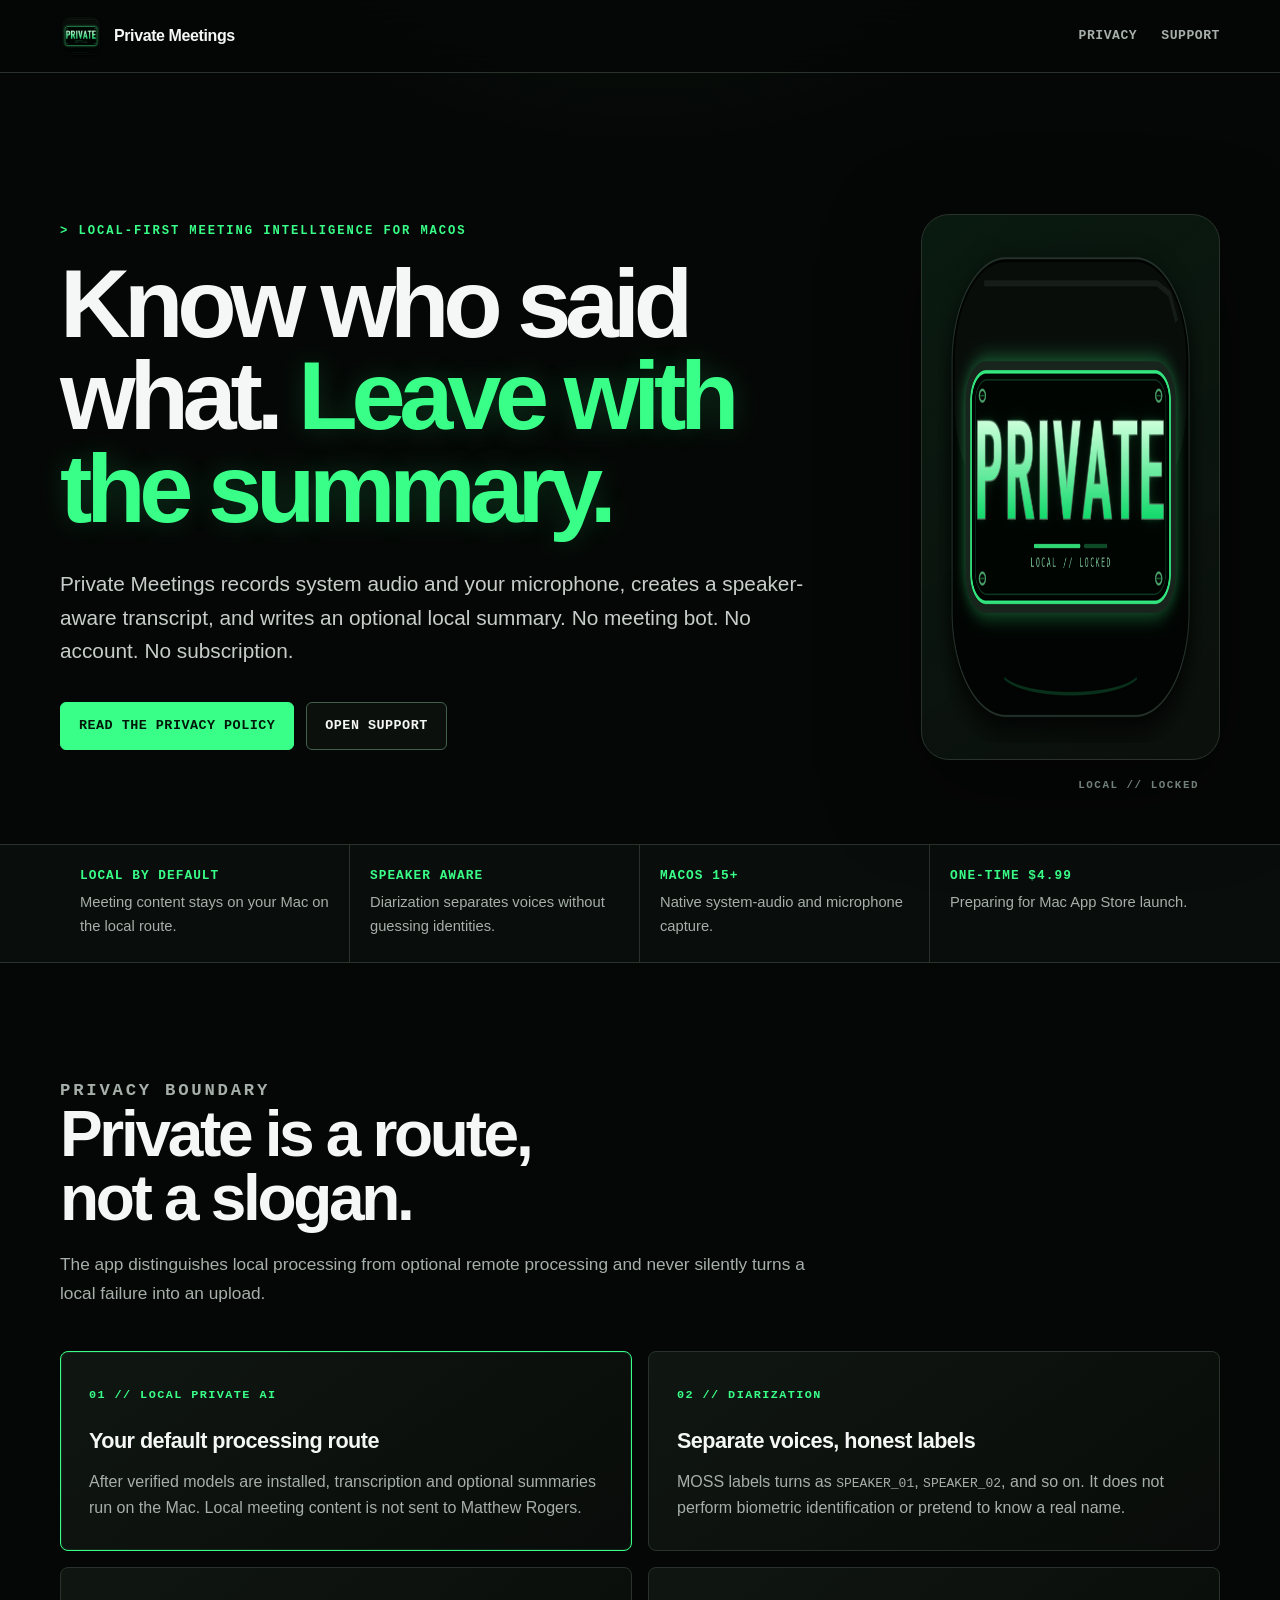
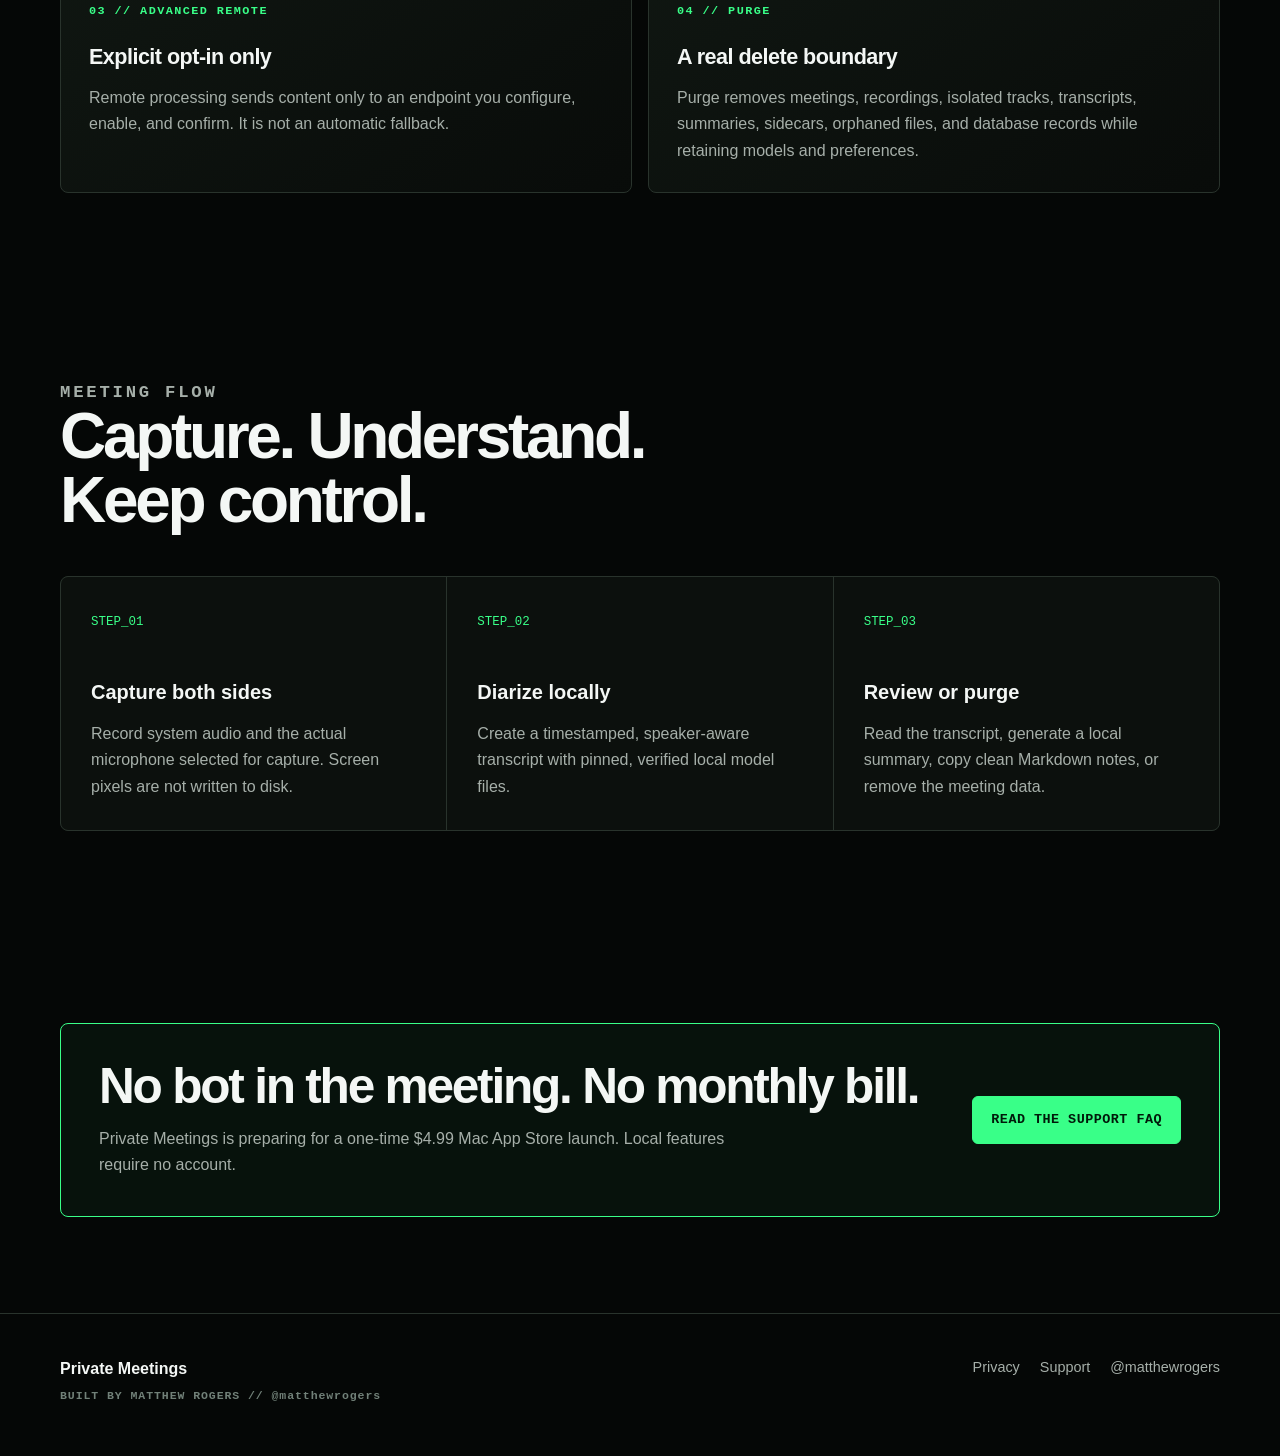
==== index.html @ 8b1d8451 "Publish Private Meetings support and privacy site" ====
<!doctype html>
<html lang="en">
<head>
  <meta charset="utf-8">
  <meta name="viewport" content="width=device-width, initial-scale=1">
  <meta name="theme-color" content="#050706">
  <meta name="description" content="Private Meetings is a local-first Mac recorder with speaker diarization and optional on-device summaries.">
  <meta property="og:title" content="Private Meetings — local, diarized meeting notes">
  <meta property="og:description" content="Know who said what. Leave with the summary. No meeting bot, account, or subscription.">
  <meta property="og:type" content="website">
  <meta property="og:url" content="https://ramborogers.github.io/private-meetings-site/">
  <meta property="og:image" content="https://ramborogers.github.io/private-meetings-site/assets/app-icon.png">
  <link rel="canonical" href="https://ramborogers.github.io/private-meetings-site/">
  <link rel="icon" href="assets/app-icon.png">
  <link rel="stylesheet" href="assets/styles.css">
  <title>Private Meetings — Local, diarized meeting notes for Mac</title>
</head>
<body>
  <a class="skip-link" href="#main">Skip to content</a>
  <header class="site-header">
    <nav class="nav shell" aria-label="Primary navigation">
      <a class="brand" href="./" aria-current="page">
        <img src="assets/app-icon.png" width="42" height="42" alt="">
        <span>Private Meetings</span>
      </a>
      <div class="nav-links">
        <a href="privacy/">Privacy</a>
        <a href="support/">Support</a>
      </div>
    </nav>
  </header>

  <main id="main">
    <section class="hero">
      <div class="shell hero-grid">
        <div>
          <p class="eyebrow">Local-first meeting intelligence for macOS</p>
          <h1>Know who said what. <span class="signal">Leave with the summary.</span></h1>
          <p class="lede">Private Meetings records system audio and your microphone, creates a speaker-aware transcript, and writes an optional local summary. No meeting bot. No account. No subscription.</p>
          <div class="actions">
            <a class="button primary" href="privacy/">Read the privacy policy</a>
            <a class="button" href="support/">Open support</a>
          </div>
        </div>
        <div class="icon-stage" aria-label="Private Meetings app icon">
          <img src="assets/app-icon.png" width="512" height="512" alt="Private Meetings — Private, Local, Locked">
        </div>
      </div>
    </section>

    <div class="status-strip">
      <div class="shell status-grid">
        <div class="status-item"><strong>Local by default</strong><span>Meeting content stays on your Mac on the local route.</span></div>
        <div class="status-item"><strong>Speaker aware</strong><span>Diarization separates voices without guessing identities.</span></div>
        <div class="status-item"><strong>macOS 15+</strong><span>Native system-audio and microphone capture.</span></div>
        <div class="status-item"><strong>One-time $4.99</strong><span>Preparing for Mac App Store launch.</span></div>
      </div>
    </div>

    <section class="section" id="privacy-boundary">
      <div class="shell">
        <div class="section-head">
          <p class="terminal-label">Privacy boundary</p>
          <h2>Private is a route, not a slogan.</h2>
          <p>The app distinguishes local processing from optional remote processing and never silently turns a local failure into an upload.</p>
        </div>
        <div class="card-grid">
          <article class="card highlight">
            <span class="index">01 // LOCAL PRIVATE AI</span>
            <h3>Your default processing route</h3>
            <p>After verified models are installed, transcription and optional summaries run on the Mac. Local meeting content is not sent to Matthew Rogers.</p>
          </article>
          <article class="card">
            <span class="index">02 // DIARIZATION</span>
            <h3>Separate voices, honest labels</h3>
            <p>MOSS labels turns as <code>SPEAKER_01</code>, <code>SPEAKER_02</code>, and so on. It does not perform biometric identification or pretend to know a real name.</p>
          </article>
          <article class="card">
            <span class="index">03 // ADVANCED REMOTE</span>
            <h3>Explicit opt-in only</h3>
            <p>Remote processing sends content only to an endpoint you configure, enable, and confirm. It is not an automatic fallback.</p>
          </article>
          <article class="card">
            <span class="index">04 // PURGE</span>
            <h3>A real delete boundary</h3>
            <p>Purge removes meetings, recordings, isolated tracks, transcripts, summaries, sidecars, orphaned files, and database records while retaining models and preferences.</p>
          </article>
        </div>
      </div>
    </section>

    <section class="section compact">
      <div class="shell">
        <div class="section-head">
          <p class="terminal-label">Meeting flow</p>
          <h2>Capture. Understand. Keep control.</h2>
        </div>
        <div class="flow">
          <article class="flow-step"><code>STEP_01</code><h3>Capture both sides</h3><p>Record system audio and the actual microphone selected for capture. Screen pixels are not written to disk.</p></article>
          <article class="flow-step"><code>STEP_02</code><h3>Diarize locally</h3><p>Create a timestamped, speaker-aware transcript with pinned, verified local model files.</p></article>
          <article class="flow-step"><code>STEP_03</code><h3>Review or purge</h3><p>Read the transcript, generate a local summary, copy clean Markdown notes, or remove the meeting data.</p></article>
        </div>
      </div>
    </section>

    <section class="section">
      <div class="shell callout">
        <div>
          <h2>No bot in the meeting. No monthly bill.</h2>
          <p>Private Meetings is preparing for a one-time $4.99 Mac App Store launch. Local features require no account.</p>
        </div>
        <a class="button primary" href="support/">Read the support FAQ</a>
      </div>
    </section>
  </main>

  <footer class="site-footer">
    <div class="shell footer-grid">
      <div class="footer-brand">Private Meetings<span>BUILT BY MATTHEW ROGERS // @matthewrogers</span></div>
      <div class="footer-links">
        <a href="privacy/">Privacy</a>
        <a href="support/">Support</a>
        <a href="https://x.com/matthewrogers" rel="me">@matthewrogers</a>
      </div>
    </div>
  </footer>
</body>
</html>
---- assets/styles.css ----
:root {
  color-scheme: dark;
  --bg: #050706;
  --surface: #0c100d;
  --surface-raised: #101712;
  --border: #29332c;
  --border-bright: #42604b;
  --text: #f4f7f5;
  --muted: #a6afa9;
  --quiet: #718078;
  --green: #39ff88;
  --green-soft: #9affbf;
  --green-dark: #113d24;
  --max: 1160px;
  --radius: 8px;
}

* { box-sizing: border-box; }
html { scroll-behavior: smooth; }
body {
  margin: 0;
  min-width: 320px;
  background:
    radial-gradient(circle at 50% -15%, rgba(57, 255, 136, 0.11), transparent 38rem),
    radial-gradient(rgba(57, 255, 136, 0.075) 0.7px, transparent 0.7px),
    var(--bg);
  background-size: auto, 24px 24px, auto;
  color: var(--text);
  font-family: -apple-system, BlinkMacSystemFont, "SF Pro Display", "Segoe UI", sans-serif;
  font-feature-settings: "calt", "rlig";
  line-height: 1.65;
  -webkit-font-smoothing: antialiased;
}

a { color: var(--green-soft); text-underline-offset: 0.2em; }
a:hover { color: var(--green); }
img { max-width: 100%; }

.skip-link {
  position: absolute;
  left: -999px;
  top: 8px;
  z-index: 100;
  padding: 10px 14px;
  color: #001407;
  background: var(--green);
  border-radius: 4px;
  font-weight: 800;
}
.skip-link:focus { left: 8px; }

:focus-visible {
  outline: 3px solid var(--green);
  outline-offset: 3px;
  border-radius: 3px;
}

.shell { width: min(calc(100% - 40px), var(--max)); margin: 0 auto; }

.site-header {
  position: sticky;
  top: 0;
  z-index: 20;
  background: rgba(5, 7, 6, 0.9);
  border-bottom: 1px solid var(--border);
  backdrop-filter: blur(18px);
  -webkit-backdrop-filter: blur(18px);
}
.nav {
  min-height: 72px;
  display: flex;
  align-items: center;
  justify-content: space-between;
  gap: 24px;
}
.brand {
  display: inline-flex;
  align-items: center;
  gap: 12px;
  color: var(--text);
  text-decoration: none;
  font-weight: 850;
  letter-spacing: -0.025em;
}
.brand img { width: 42px; height: 42px; border-radius: 10px; }
.nav-links { display: flex; align-items: center; gap: 24px; }
.nav-links a {
  color: var(--muted);
  text-decoration: none;
  font: 650 0.82rem/1.2 ui-monospace, "SFMono-Regular", Menlo, monospace;
  letter-spacing: 0.04em;
  text-transform: uppercase;
}
.nav-links a:hover, .nav-links a[aria-current="page"] { color: var(--green); }

.hero { padding: clamp(76px, 11vw, 150px) 0 84px; }
.hero-grid { display: grid; grid-template-columns: minmax(0, 1.45fr) minmax(280px, 0.55fr); gap: 72px; align-items: center; }
.eyebrow, .terminal-label {
  margin: 0 0 18px;
  color: var(--green);
  font: 700 0.76rem/1.35 ui-monospace, "SFMono-Regular", Menlo, monospace;
  letter-spacing: 0.16em;
  text-transform: uppercase;
}
.eyebrow::before { content: "> "; }
h1, h2, h3 { text-wrap: balance; }
h1 {
  max-width: 850px;
  margin: 0;
  font-size: clamp(3rem, 7.6vw, 6.85rem);
  font-weight: 760;
  letter-spacing: -0.064em;
  line-height: 0.95;
}
h1 .signal { color: var(--green); text-shadow: 0 0 28px rgba(57, 255, 136, 0.18); }
.lede {
  max-width: 760px;
  margin: 32px 0 0;
  color: #c7cec9;
  font-size: clamp(1.05rem, 2vw, 1.3rem);
  line-height: 1.62;
}
.actions { display: flex; flex-wrap: wrap; gap: 12px; margin-top: 34px; }
.button {
  display: inline-flex;
  align-items: center;
  min-height: 48px;
  padding: 12px 18px;
  border: 1px solid var(--border-bright);
  border-radius: 6px;
  color: var(--text);
  background: var(--surface);
  text-decoration: none;
  font: 750 0.84rem/1 ui-monospace, "SFMono-Regular", Menlo, monospace;
  letter-spacing: 0.035em;
  text-transform: uppercase;
}
.button.primary { color: #001a0a; background: var(--green); border-color: var(--green); }
.button:hover { border-color: var(--green); color: var(--green); transform: translateY(-1px); }
.button.primary:hover { color: #001a0a; background: var(--green-soft); }

.icon-stage {
  position: relative;
  padding: 16px;
  border: 1px solid var(--border);
  border-radius: 28px;
  background: linear-gradient(145deg, rgba(57,255,136,0.08), rgba(12,16,13,0.92));
  box-shadow: 0 28px 90px rgba(0,0,0,0.5);
}
.icon-stage::after {
  content: "LOCAL // LOCKED";
  position: absolute;
  right: 20px;
  bottom: -32px;
  color: var(--quiet);
  font: 650 0.68rem/1 ui-monospace, "SFMono-Regular", Menlo, monospace;
  letter-spacing: 0.14em;
}
.icon-stage img { display: block; width: 100%; border-radius: 22%; }

.status-strip {
  border-top: 1px solid var(--border);
  border-bottom: 1px solid var(--border);
  background: rgba(12, 16, 13, 0.72);
}
.status-grid { display: grid; grid-template-columns: repeat(4, 1fr); }
.status-item { padding: 23px 20px; border-right: 1px solid var(--border); }
.status-item:last-child { border-right: 0; }
.status-item strong { display: block; color: var(--green); font: 760 0.8rem/1.2 ui-monospace, "SFMono-Regular", Menlo, monospace; letter-spacing: 0.08em; text-transform: uppercase; }
.status-item span { display: block; margin-top: 7px; color: var(--muted); font-size: 0.92rem; }

.section { padding: 96px 0; }
.section.compact { padding-top: 72px; }
.section-head { max-width: 780px; margin-bottom: 44px; }
.section-head h2 { margin: 0; font-size: clamp(2.25rem, 5vw, 4.6rem); line-height: 1; letter-spacing: -0.052em; }
.section-head p { margin: 20px 0 0; color: var(--muted); font-size: 1.08rem; }

.card-grid { display: grid; grid-template-columns: repeat(2, minmax(0, 1fr)); gap: 16px; }
.card {
  padding: 28px;
  border: 1px solid var(--border);
  border-radius: var(--radius);
  background: linear-gradient(145deg, rgba(16,23,18,0.96), rgba(9,12,10,0.96));
}
.card.highlight { border-color: var(--green); box-shadow: inset 0 0 0 1px rgba(57,255,136,0.1); }
.card .index { color: var(--green); font: 650 0.74rem/1 ui-monospace, "SFMono-Regular", Menlo, monospace; letter-spacing: 0.12em; }
.card h3 { margin: 17px 0 10px; font-size: 1.35rem; letter-spacing: -0.025em; }
.card p { margin: 0; color: var(--muted); }

.flow { display: grid; grid-template-columns: repeat(3, 1fr); gap: 1px; border: 1px solid var(--border); background: var(--border); border-radius: var(--radius); overflow: hidden; }
.flow-step { min-height: 230px; padding: 30px; background: var(--surface); }
.flow-step code { color: var(--green); font-size: 0.78rem; }
.flow-step h3 { margin: 42px 0 12px; font-size: 1.25rem; }
.flow-step p { margin: 0; color: var(--muted); }

.callout { display: flex; justify-content: space-between; gap: 40px; align-items: center; padding: 38px; border: 1px solid var(--green); border-radius: var(--radius); background: rgba(57,255,136,0.045); }
.callout h2 { margin: 0; font-size: clamp(1.8rem, 4vw, 3.1rem); line-height: 1; letter-spacing: -0.045em; }
.callout p { max-width: 650px; margin: 14px 0 0; color: var(--muted); }

.page-hero { padding: 78px 0 54px; border-bottom: 1px solid var(--border); }
.page-hero h1 { max-width: 980px; font-size: clamp(3rem, 7vw, 6rem); }
.page-hero .lede { max-width: 820px; }
.document { display: grid; grid-template-columns: 250px minmax(0, 760px); gap: 80px; align-items: start; padding: 76px 0 120px; }
.toc { position: sticky; top: 108px; }
.toc p { margin: 0 0 15px; color: var(--quiet); font: 700 0.72rem/1.2 ui-monospace, "SFMono-Regular", Menlo, monospace; letter-spacing: 0.13em; text-transform: uppercase; }
.toc a { display: block; padding: 6px 0; color: var(--muted); text-decoration: none; font-size: 0.9rem; }
.toc a:hover { color: var(--green); }
.prose h2 { margin: 70px 0 16px; padding-top: 12px; font-size: clamp(1.65rem, 3vw, 2.4rem); line-height: 1.15; letter-spacing: -0.035em; }
.prose h2:first-child { margin-top: 0; }
.prose h3 { margin: 34px 0 10px; font-size: 1.15rem; }
.prose p, .prose li { color: #c5ccc7; }
.prose ul { padding-left: 1.25rem; }
.prose li { margin: 8px 0; }
.prose code { color: var(--green-soft); font-family: ui-monospace, "SFMono-Regular", Menlo, monospace; }
.notice { margin: 28px 0; padding: 20px 22px; border-left: 3px solid var(--green); background: var(--surface); color: #d5dbd7; }
.faq { border-top: 1px solid var(--border); }
.faq details { border-bottom: 1px solid var(--border); }
.faq summary { cursor: pointer; padding: 22px 44px 22px 0; color: var(--text); font-weight: 720; list-style: none; position: relative; }
.faq summary::-webkit-details-marker { display: none; }
.faq summary::after { content: "+"; position: absolute; right: 6px; color: var(--green); font: 600 1.25rem/1 ui-monospace, "SFMono-Regular", Menlo, monospace; }
.faq details[open] summary::after { content: "−"; }
.faq details p { margin: -4px 0 24px; color: var(--muted); }

.site-footer { border-top: 1px solid var(--border); padding: 42px 0 52px; background: rgba(5,7,6,0.86); }
.footer-grid { display: flex; justify-content: space-between; gap: 32px; align-items: flex-start; }
.footer-brand { font-weight: 800; }
.footer-brand span { display: block; margin-top: 5px; color: var(--quiet); font: 600 0.72rem/1.4 ui-monospace, "SFMono-Regular", Menlo, monospace; letter-spacing: 0.08em; }
.footer-links { display: flex; flex-wrap: wrap; gap: 20px; }
.footer-links a { color: var(--muted); font-size: 0.9rem; text-decoration: none; }
.footer-links a:hover { color: var(--green); }

@media (max-width: 840px) {
  .hero-grid { grid-template-columns: 1fr; gap: 60px; }
  .icon-stage { max-width: 420px; }
  .status-grid { grid-template-columns: repeat(2, 1fr); }
  .status-item:nth-child(2) { border-right: 0; }
  .status-item:nth-child(-n+2) { border-bottom: 1px solid var(--border); }
  .flow { grid-template-columns: 1fr; }
  .document { grid-template-columns: 1fr; gap: 34px; }
  .toc { position: static; padding-bottom: 24px; border-bottom: 1px solid var(--border); }
}

@media (max-width: 620px) {
  .shell { width: min(calc(100% - 28px), var(--max)); }
  .nav { min-height: 66px; }
  .brand span { display: none; }
  .nav-links { gap: 14px; }
  .nav-links a { font-size: 0.7rem; }
  .hero { padding-top: 64px; }
  h1 { font-size: clamp(2.85rem, 14vw, 4.4rem); }
  .card-grid, .status-grid { grid-template-columns: 1fr; }
  .status-item { border-right: 0; border-bottom: 1px solid var(--border); }
  .status-item:last-child { border-bottom: 0; }
  .callout, .footer-grid { flex-direction: column; align-items: flex-start; }
  .section { padding: 72px 0; }
}

@media (prefers-reduced-motion: reduce) {
  html { scroll-behavior: auto; }
  *, *::before, *::after { transition-duration: 0.01ms !important; animation-duration: 0.01ms !important; }
}
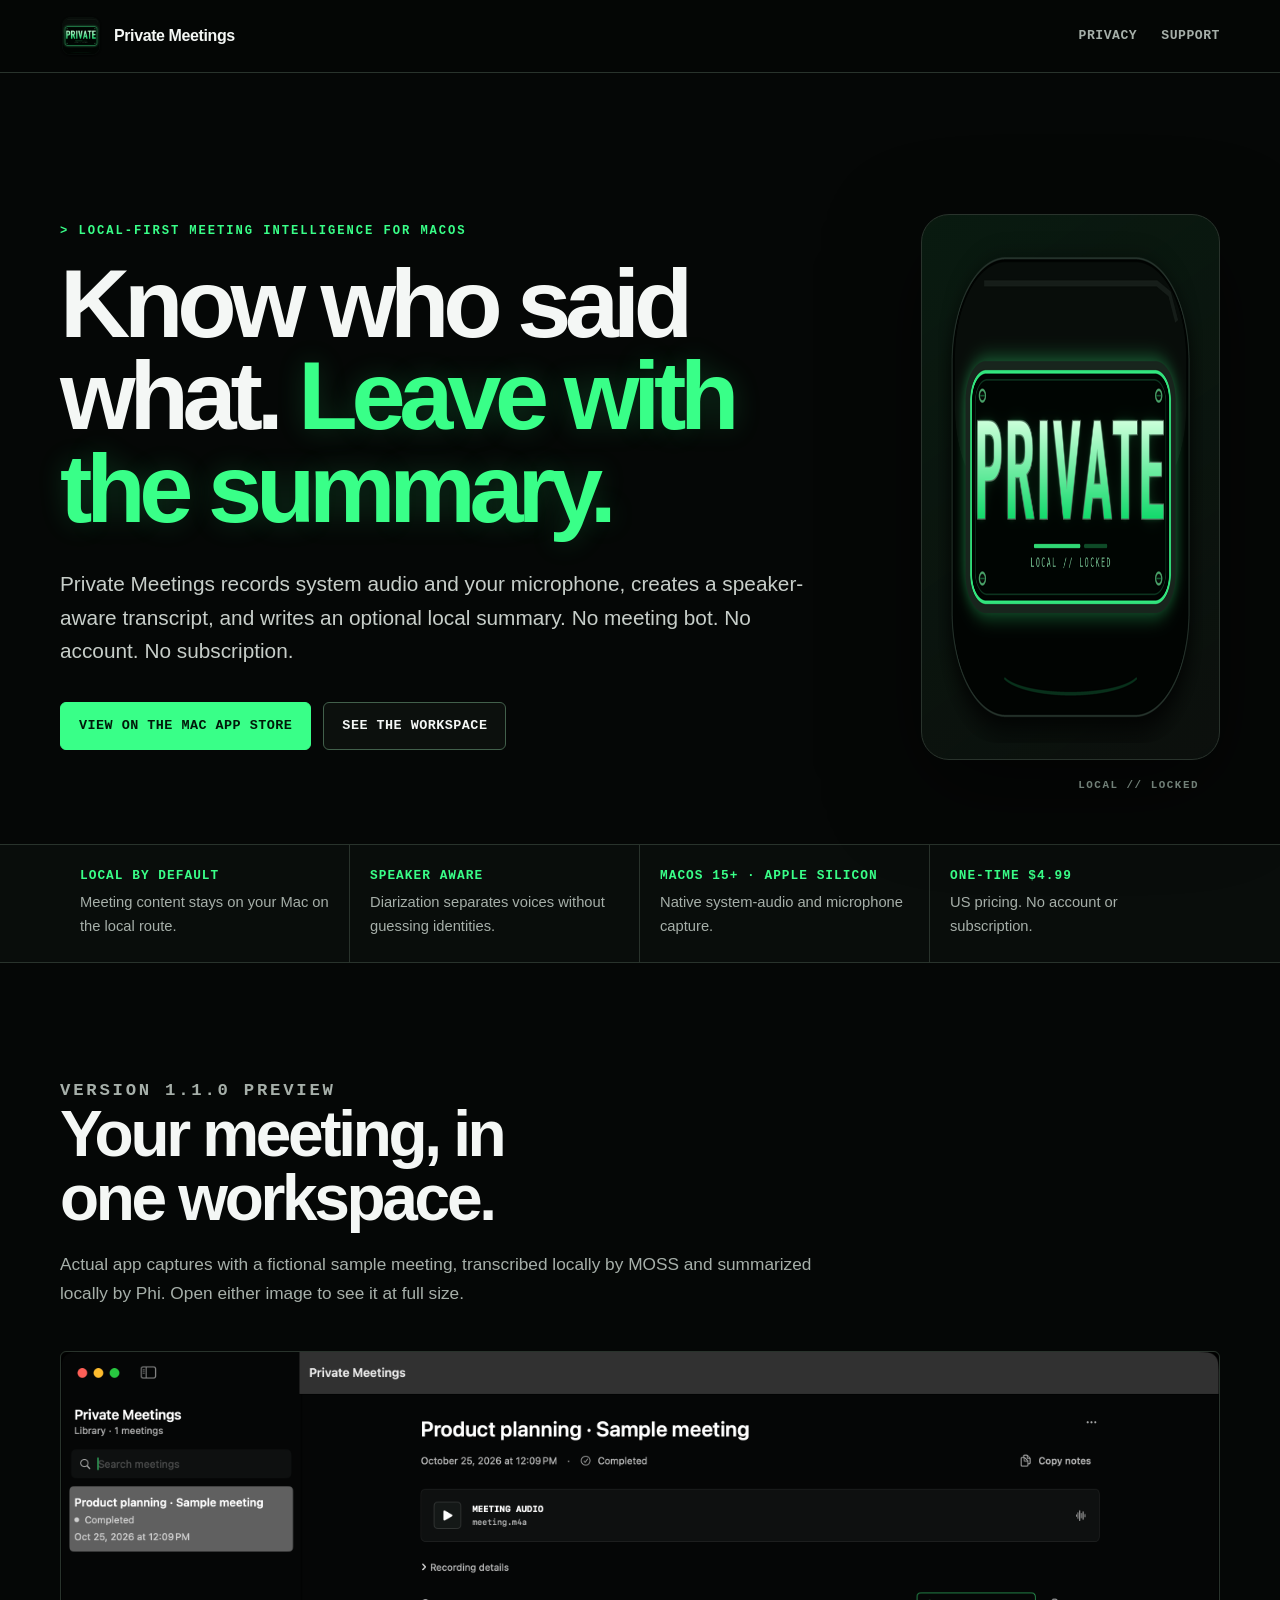
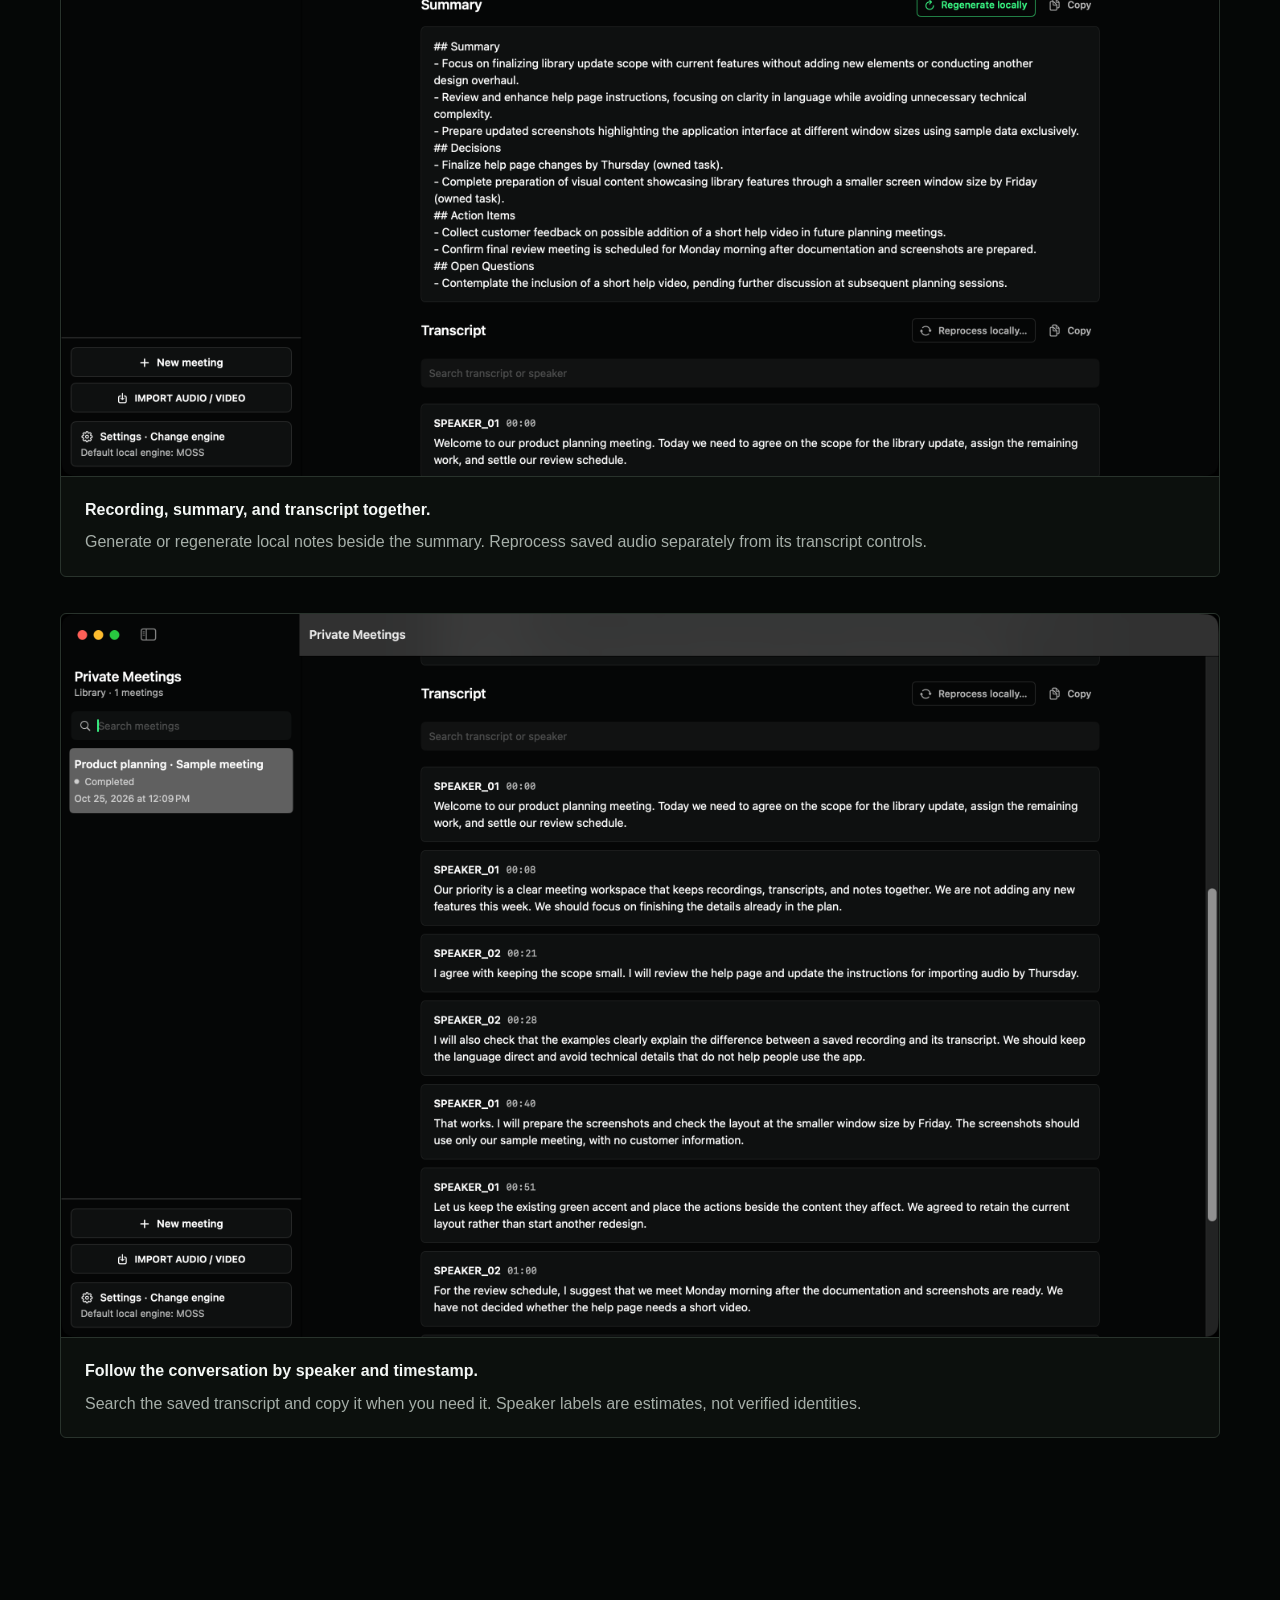
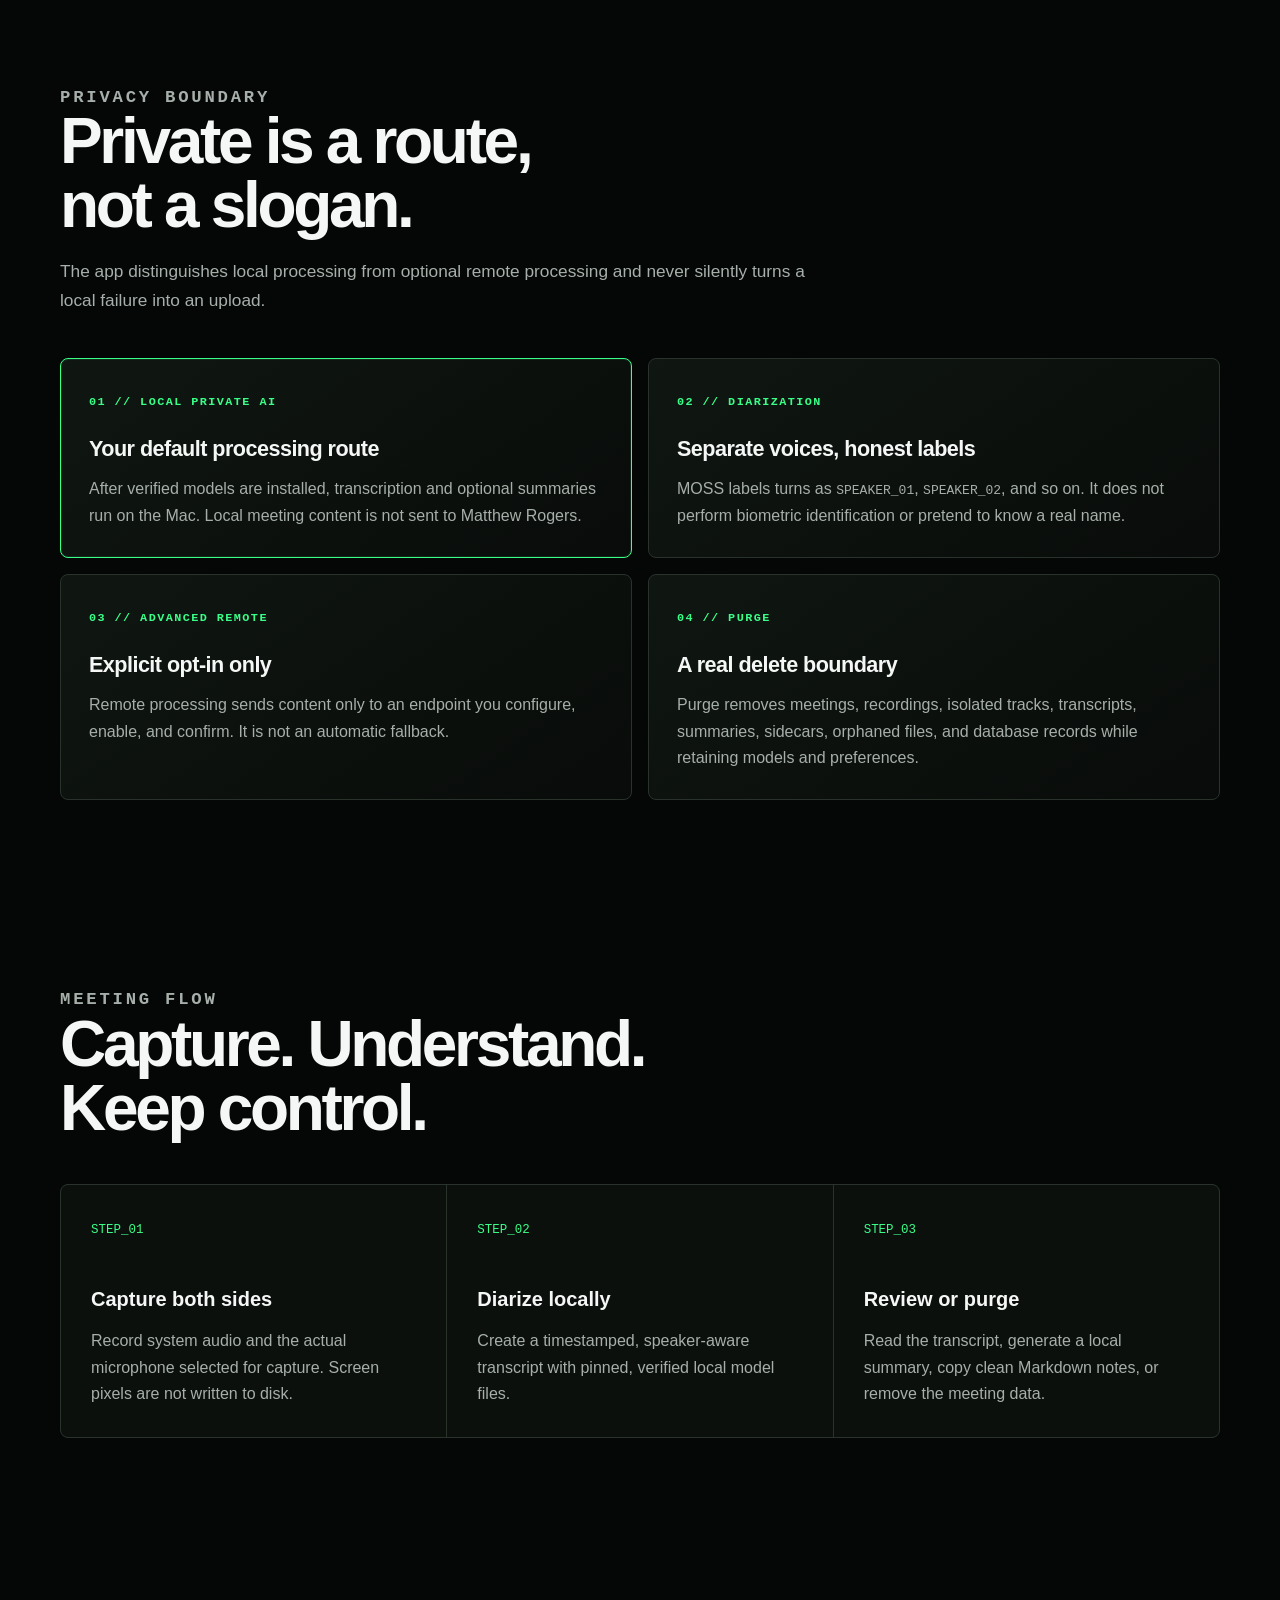
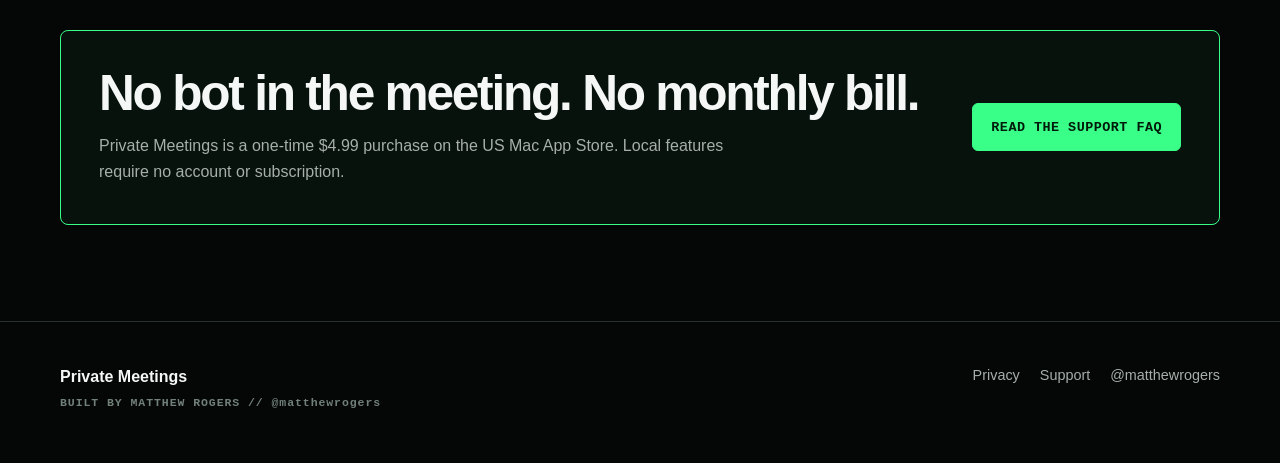
==== commit 65c7df29: "Publish genuine 1.1.0 workspace screenshots" ====
--- a/index.html
+++ b/index.html
@@ -38,8 +38,8 @@
           <h1>Know who said what. <span class="signal">Leave with the summary.</span></h1>
           <p class="lede">Private Meetings records system audio and your microphone, creates a speaker-aware transcript, and writes an optional local summary. No meeting bot. No account. No subscription.</p>
           <div class="actions">
-            <a class="button primary" href="privacy/">Read the privacy policy</a>
-            <a class="button" href="support/">Open support</a>
+            <a class="button primary" href="https://apps.apple.com/app/id6799528504">View on the Mac App Store</a>
+            <a class="button" href="#screenshots">See the workspace</a>
           </div>
         </div>
         <div class="icon-stage" aria-label="Private Meetings app icon">
@@ -52,10 +52,32 @@
       <div class="shell status-grid">
         <div class="status-item"><strong>Local by default</strong><span>Meeting content stays on your Mac on the local route.</span></div>
         <div class="status-item"><strong>Speaker aware</strong><span>Diarization separates voices without guessing identities.</span></div>
-        <div class="status-item"><strong>macOS 15+</strong><span>Native system-audio and microphone capture.</span></div>
-        <div class="status-item"><strong>One-time $4.99</strong><span>Preparing for Mac App Store launch.</span></div>
+        <div class="status-item"><strong>macOS 15+ · Apple Silicon</strong><span>Native system-audio and microphone capture.</span></div>
+        <div class="status-item"><strong>One-time $4.99</strong><span>US pricing. No account or subscription.</span></div>
       </div>
     </div>
+
+    <section class="section" id="screenshots" aria-labelledby="screenshots-heading">
+      <div class="shell">
+        <div class="section-head">
+          <p class="terminal-label">Version 1.1.0 preview</p>
+          <h2 id="screenshots-heading">Your meeting, in one workspace.</h2>
+          <p>Actual app captures with a fictional sample meeting, transcribed locally by MOSS and summarized locally by Phi. Open either image to see it at full size.</p>
+        </div>
+        <figure class="product-capture">
+          <a href="assets/meeting-workspace-1.1.0.png" aria-label="Open full-size meeting workspace screenshot">
+            <img src="assets/meeting-workspace-1.1.0.png" width="2880" height="1800" loading="lazy" decoding="async" alt="Private Meetings showing a sample recording, a locally generated summary with decisions and action items, and contextual summary and transcript controls.">
+          </a>
+          <figcaption><strong>Recording, summary, and transcript together.</strong> Generate or regenerate local notes beside the summary. Reprocess saved audio separately from its transcript controls.</figcaption>
+        </figure>
+        <figure class="product-capture">
+          <a href="assets/speaker-transcript-1.1.0.png" aria-label="Open full-size speaker transcript screenshot">
+            <img src="assets/speaker-transcript-1.1.0.png" width="2880" height="1800" loading="lazy" decoding="async" alt="The sample meeting transcript with timestamped SPEAKER_01 and SPEAKER_02 turns, transcript search, copy, and local reprocessing controls.">
+          </a>
+          <figcaption><strong>Follow the conversation by speaker and timestamp.</strong> Search the saved transcript and copy it when you need it. Speaker labels are estimates, not verified identities.</figcaption>
+        </figure>
+      </div>
+    </section>
 
     <section class="section" id="privacy-boundary">
       <div class="shell">
@@ -107,7 +129,7 @@
       <div class="shell callout">
         <div>
           <h2>No bot in the meeting. No monthly bill.</h2>
-          <p>Private Meetings is preparing for a one-time $4.99 Mac App Store launch. Local features require no account.</p>
+          <p>Private Meetings is a one-time $4.99 purchase on the US Mac App Store. Local features require no account or subscription.</p>
         </div>
         <a class="button primary" href="support/">Read the support FAQ</a>
       </div>
--- a/assets/styles.css
+++ b/assets/styles.css
@@ -174,6 +174,12 @@
 .section-head { max-width: 780px; margin-bottom: 44px; }
 .section-head h2 { margin: 0; font-size: clamp(2.25rem, 5vw, 4.6rem); line-height: 1; letter-spacing: -0.052em; }
 .section-head p { margin: 20px 0 0; color: var(--muted); font-size: 1.08rem; }
+
+.product-capture { margin: 0 0 36px; border: 1px solid var(--border); border-radius: 6px; background: var(--surface); }
+.product-capture > a { display: block; border-radius: 6px 6px 0 0; }
+.product-capture img { display: block; width: 100%; height: auto; border-radius: 6px 6px 0 0; }
+.product-capture figcaption { padding: 20px 24px; color: var(--muted); border-top: 1px solid var(--border); }
+.product-capture figcaption strong { display: block; margin-bottom: 6px; color: var(--text); }
 
 .card-grid { display: grid; grid-template-columns: repeat(2, minmax(0, 1fr)); gap: 16px; }
 .card {
